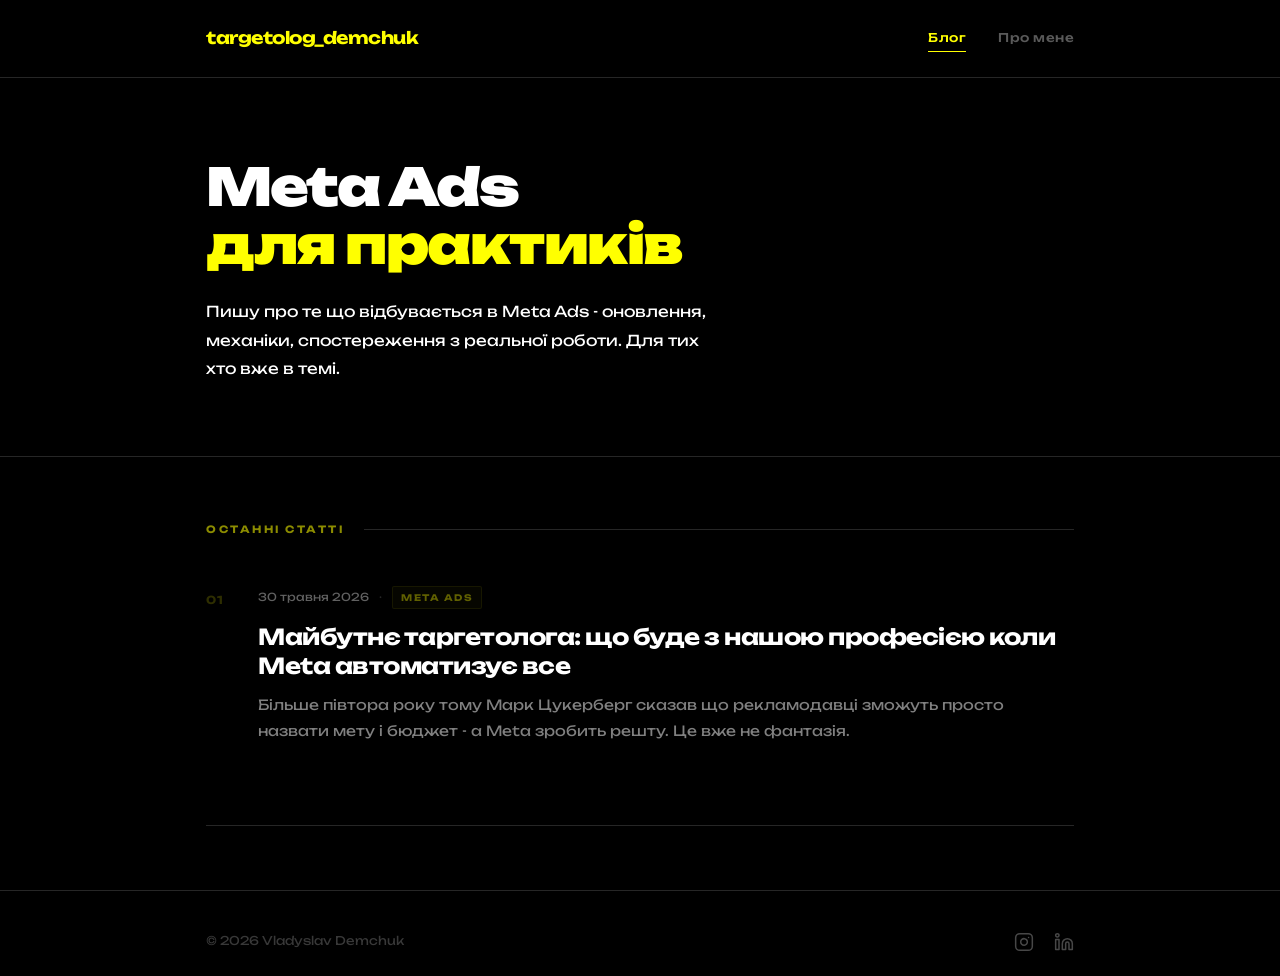
==== index.html @ fb66ea1a "Add progress bar, fade-in animations, back to top button Co-Authored-By: Claude Sonnet 4.6 <noreply@" ====
<!DOCTYPE html>
<html lang="uk">
<head>
  <meta charset="UTF-8">
  <meta name="viewport" content="width=device-width, initial-scale=1.0, viewport-fit=cover">
  <title>Влад Демчук - Meta Ads для практиків</title>
  <meta name="description" content="Пишу про оновлення і механіки Meta Ads. Інхаус таргетолог в ITSTEP Academy, керую бюджетами від $15k на місяць.">
  <meta name="keywords" content="Meta Ads, таргетолог, Facebook реклама, Instagram реклама, таргетована реклама Україна">
  <meta name="author" content="Владислав Демчук">
  <link rel="canonical" href="https://demchuk.online/">

  <!-- Open Graph -->
  <meta property="og:type" content="website">
  <meta property="og:url" content="https://demchuk.online/">
  <meta property="og:title" content="Влад Демчук - Meta Ads для практиків">
  <meta property="og:description" content="Пишу про оновлення і механіки Meta Ads. Інхаус таргетолог в ITSTEP Academy.">
  <meta property="og:image" content="https://demchuk.online/photo_2025-03-13_13-31-59.jpg">
  <meta property="og:locale" content="uk_UA">

  <!-- Twitter/X -->
  <meta name="twitter:card" content="summary_large_image">
  <meta name="twitter:title" content="Влад Демчук - Meta Ads для практиків">
  <meta name="twitter:description" content="Пишу про оновлення і механіки Meta Ads. Інхаус таргетолог в ITSTEP Academy.">
  <meta name="twitter:image" content="https://demchuk.online/photo_2025-03-13_13-31-59.jpg">

  <!-- Schema.org -->
  <script type="application/ld+json">
  {
    "@context": "https://schema.org",
    "@type": "Person",
    "name": "Владислав Демчук",
    "url": "https://demchuk.online/",
    "image": "https://demchuk.online/photo_2025-03-13_13-31-59.jpg",
    "jobTitle": "Meta Ads спеціаліст",
    "worksFor": {
      "@type": "Organization",
      "name": "ITSTEP Academy"
    },
    "sameAs": ["https://www.instagram.com/targetolog_demchuk/", "https://www.linkedin.com/in/vladyslav-demchuk/"]
  }
  </script>

  <link rel="stylesheet" href="css/style.css">
</head>
<body>
  <header>
    <div class="container">
      <a href="index.html" class="logo">targetolog_demchuk</a>
      <nav>
        <a href="index.html" class="active">Блог</a>
        <a href="about.html">Про мене</a>
      </nav>
    </div>
  </header>

  <main>
    <section class="hero">
      <div class="container">
        <h1>Meta Ads<br><span>для практиків</span></h1>
        <p>Пишу про те що відбувається в Meta Ads - оновлення, механіки, спостереження з реальної роботи. Для тих хто вже в темі.</p>
      </div>
    </section>

    <section class="posts">
      <div class="container">
        <div class="section-header fade-in">
          <h2>Останні статті</h2>
        </div>
        <a href="posts/maibutnie-tarhetologa.html" class="post-card fade-in">
          <div class="post-number">01</div>
          <div class="post-body">
            <div class="meta">
              <span>30 травня 2026</span>
              <span class="meta-sep">·</span>
              <span class="post-tag">Meta Ads</span>
            </div>
            <h3>Майбутнє таргетолога: що буде з нашою професією коли Meta автоматизує все</h3>
            <p>Більше півтора року тому Марк Цукерберг сказав що рекламодавці зможуть просто назвати мету і бюджет - а Meta зробить решту. Це вже не фантазія.</p>
            <span class="post-read">Читати <span class="arrow">→</span></span>
          </div>
        </a>
      </div>
    </section>
  </main>

  <footer>
    <div class="container">
      <div class="footer-inner">
        <span class="footer-copy">© 2026 Vladyslav Demchuk</span>
        <div class="footer-social">
          <a href="https://www.instagram.com/targetolog_demchuk/" target="_blank" aria-label="Instagram">
            <svg xmlns="http://www.w3.org/2000/svg" width="20" height="20" viewBox="0 0 24 24" fill="none" stroke="currentColor" stroke-width="1.8" stroke-linecap="round" stroke-linejoin="round"><rect x="2" y="2" width="20" height="20" rx="5" ry="5"/><path d="M16 11.37A4 4 0 1 1 12.63 8 4 4 0 0 1 16 11.37z"/><line x1="17.5" y1="6.5" x2="17.51" y2="6.5"/></svg>
          </a>
          <a href="https://www.linkedin.com/in/vladyslav-demchuk/" target="_blank" aria-label="LinkedIn">
            <svg xmlns="http://www.w3.org/2000/svg" width="20" height="20" viewBox="0 0 24 24" fill="none" stroke="currentColor" stroke-width="1.8" stroke-linecap="round" stroke-linejoin="round"><path d="M16 8a6 6 0 0 1 6 6v7h-4v-7a2 2 0 0 0-2-2 2 2 0 0 0-2 2v7h-4v-7a6 6 0 0 1 6-6z"/><rect x="2" y="9" width="4" height="12"/><circle cx="4" cy="4" r="2"/></svg>
          </a>
        </div>
      </div>
    </div>
  </footer>
  <button id="back-to-top" aria-label="Вгору">↑</button>
  <script src="js/main.js"></script>
</body>
</html>
---- css/style.css ----
@import url('https://fonts.googleapis.com/css2?family=Unbounded:wght@400;500;700;900&display=swap');

*, *::before, *::after { box-sizing: border-box; margin: 0; padding: 0; }

html { scroll-behavior: smooth; }

:root {
  --black: #000000;
  --gray: #262626;
  --yellow: #FFFF00;
  --white: #FFFFFF;
  --font: 'Unbounded', sans-serif;
}

body {
  background: var(--black);
  color: var(--white);
  font-family: var(--font);
  font-size: 16px;
  line-height: 1.7;
}

a { color: inherit; text-decoration: none; }

/* HEADER */
header {
  border-bottom: 1px solid var(--gray);
  padding: 24px 0;
  position: sticky;
  top: 0;
  background: var(--black);
  z-index: 10;
}

header .container {
  display: flex;
  align-items: center;
  justify-content: space-between;
}

.logo {
  font-size: 17px;
  font-weight: 700;
  color: var(--yellow);
  letter-spacing: -0.5px;
  transition: opacity 0.2s;
}
.logo:hover { opacity: 0.7; }

nav {
  display: flex;
  align-items: center;
  gap: 32px;
}

nav a {
  font-size: 12px;
  font-weight: 500;
  color: var(--white);
  opacity: 0.35;
  transition: opacity 0.2s, color 0.2s;
  position: relative;
  letter-spacing: 0.5px;
}

nav a::after {
  content: '';
  position: absolute;
  bottom: -3px;
  left: 0;
  width: 0;
  height: 1px;
  background: var(--yellow);
  transition: width 0.25s ease;
}

nav a:hover { opacity: 1; }
nav a:hover::after { width: 100%; }

nav a.active {
  opacity: 1;
  color: var(--yellow);
}
nav a.active::after { width: 100%; }

/* CONTAINER */
.container {
  max-width: 900px;
  margin: 0 auto;
  padding: 0 24px;
}

/* HERO */
.hero {
  padding: 80px 0 72px;
  border-bottom: 1px solid var(--gray);
}

.hero-badge {
  display: inline-flex;
  align-items: center;
  gap: 10px;
  font-size: 11px;
  font-weight: 500;
  letter-spacing: 1.5px;
  text-transform: uppercase;
  color: rgba(255,255,255,0.38);
  margin-bottom: 32px;
}

.badge-dot {
  width: 6px;
  height: 6px;
  border-radius: 50%;
  background: var(--yellow);
  flex-shrink: 0;
}

.hero h1 {
  font-size: clamp(30px, 5vw, 52px);
  font-weight: 900;
  line-height: 1.12;
  letter-spacing: -1.5px;
  margin-bottom: 24px;
}

.hero h1 span { color: var(--yellow); }

.hero p {
  font-size: 15px;
  opacity: 0.5;
  max-width: 520px;
  line-height: 1.9;
}

/* POSTS SECTION */
.posts {
  padding: 64px 0;
}

.section-header {
  display: flex;
  align-items: center;
  gap: 20px;
  margin-bottom: 8px;
}

.section-header h2 {
  font-size: 10px;
  font-weight: 700;
  letter-spacing: 2.5px;
  text-transform: uppercase;
  color: var(--yellow);
  opacity: 0.55;
  white-space: nowrap;
}

.section-header::after {
  content: '';
  flex: 1;
  height: 1px;
  background: var(--gray);
}

/* POST CARD */
.post-card {
  display: grid;
  grid-template-columns: 52px 1fr;
  border-bottom: 1px solid var(--gray);
  padding: 40px 0;
  cursor: pointer;
}

.post-number {
  font-size: 11px;
  font-weight: 700;
  color: var(--yellow);
  opacity: 0.18;
  padding-top: 5px;
  letter-spacing: 1px;
  transition: opacity 0.25s ease;
  user-select: none;
}

.post-card:hover .post-number { opacity: 1; }

.post-body {
  transition: transform 0.28s ease;
}

.post-card:hover .post-body { transform: translateX(6px); }

.post-card .meta {
  display: flex;
  align-items: center;
  gap: 10px;
  font-size: 11px;
  opacity: 0.38;
  margin-bottom: 14px;
  flex-wrap: wrap;
}

.post-tag {
  font-size: 9px;
  font-weight: 700;
  letter-spacing: 1.5px;
  text-transform: uppercase;
  color: var(--yellow);
  background: rgba(255,255,0,0.07);
  border: 1px solid rgba(255,255,0,0.18);
  padding: 3px 8px;
  border-radius: 2px;
  opacity: 1;
}

.meta-sep { opacity: 0.4; }

.post-card h3 {
  font-size: clamp(17px, 2.4vw, 22px);
  font-weight: 700;
  line-height: 1.3;
  letter-spacing: -0.5px;
  margin-bottom: 12px;
}

.post-card p {
  font-size: 14px;
  opacity: 0.5;
  line-height: 1.85;
}

.post-read {
  display: inline-flex;
  align-items: center;
  gap: 6px;
  margin-top: 20px;
  font-size: 11px;
  font-weight: 700;
  letter-spacing: 1.5px;
  text-transform: uppercase;
  color: var(--yellow);
  opacity: 0;
  transform: translateY(6px);
  transition: opacity 0.25s ease, transform 0.25s ease;
}

.post-card:hover .post-read {
  opacity: 1;
  transform: translateY(0);
}

.post-read .arrow {
  display: inline-block;
  transition: transform 0.25s ease;
}

.post-card:hover .post-read .arrow { transform: translateX(4px); }

/* ARTICLE */
.article {
  padding: 48px 0 120px;
  max-width: 680px;
  margin: 0 auto;
}

.article-back {
  margin-bottom: 48px;
}

.article-back a {
  font-size: 10px;
  font-weight: 700;
  letter-spacing: 2px;
  text-transform: uppercase;
  color: var(--white);
  opacity: 0.28;
  transition: opacity 0.2s, color 0.2s;
  display: inline-flex;
  align-items: center;
  gap: 8px;
}

.article-back a:hover {
  opacity: 1;
  color: var(--yellow);
}

.article .meta {
  display: flex;
  align-items: center;
  gap: 12px;
  font-size: 11px;
  opacity: 0.4;
  margin-bottom: 28px;
  flex-wrap: wrap;
}

.article h1 {
  font-size: clamp(24px, 4vw, 40px);
  font-weight: 900;
  line-height: 1.18;
  letter-spacing: -1px;
  margin-bottom: 20px;
}

.article-divider {
  width: 36px;
  height: 3px;
  background: var(--yellow);
  margin-bottom: 48px;
  border-radius: 2px;
}

.article h2 {
  font-size: 18px;
  font-weight: 700;
  margin: 56px 0 16px;
  letter-spacing: -0.5px;
  padding-left: 16px;
  position: relative;
}

.article h2::before {
  content: '';
  position: absolute;
  left: 0;
  top: 3px;
  bottom: 3px;
  width: 3px;
  background: var(--yellow);
  border-radius: 2px;
}

.article p {
  font-size: 16px;
  line-height: 1.9;
  opacity: 0.82;
  margin-bottom: 22px;
}

.article blockquote {
  border-left: 3px solid var(--yellow);
  padding: 4px 0 4px 24px;
  margin: 36px 0;
  font-size: 18px;
  font-style: italic;
  opacity: 0.78;
}

.article strong { color: var(--yellow); font-weight: 700; }

/* ABOUT */
.about {
  padding: 80px 0;
  display: grid;
  grid-template-columns: 1fr 1fr;
  gap: 80px;
  align-items: start;
}

.about h1 {
  font-size: clamp(28px, 4vw, 40px);
  font-weight: 900;
  letter-spacing: -1px;
  margin-bottom: 28px;
  line-height: 1.15;
}

.about h1 span { color: var(--yellow); }

.about p {
  font-size: 15px;
  opacity: 0.62;
  margin-bottom: 18px;
  line-height: 1.9;
}

.about-stats {
  display: flex;
  margin-top: 44px;
  padding-top: 32px;
  border-top: 1px solid var(--gray);
}

.stat {
  flex: 1;
}

.stat + .stat {
  border-left: 1px solid var(--gray);
  padding-left: 24px;
}

.stat-value {
  font-size: 26px;
  font-weight: 900;
  color: var(--yellow);
  letter-spacing: -1px;
  line-height: 1;
  margin-bottom: 6px;
}

.stat-label {
  font-size: 9px;
  font-weight: 500;
  opacity: 0.32;
  text-transform: uppercase;
  letter-spacing: 1.5px;
  line-height: 1.5;
}

.about-photo {
  aspect-ratio: 1;
  background: var(--gray);
  border-radius: 4px;
  overflow: hidden;
  position: relative;
}

.about-photo::after {
  content: '';
  position: absolute;
  inset: 0;
  border: 1px solid rgba(255,255,0,0.1);
  border-radius: 4px;
  pointer-events: none;
}

.about-photo img { width: 100%; height: 100%; object-fit: cover; }

/* FOOTER */
footer {
  border-top: 1px solid var(--gray);
  padding: 40px 0;
}

.footer-inner {
  display: flex;
  align-items: center;
  justify-content: space-between;
}

.footer-copy {
  font-size: 12px;
  opacity: 0.22;
  font-family: var(--font);
}

.footer-social {
  display: flex;
  align-items: center;
  gap: 20px;
}

.footer-social a {
  color: var(--white);
  opacity: 0.28;
  transition: opacity 0.2s, color 0.2s;
  display: inline-flex;
  align-items: center;
}

.footer-social a:hover {
  opacity: 1;
  color: var(--yellow);
}

/* RESPONSIVE */
@media (max-width: 640px) {
  header { padding: 16px 0; position: static; }
  .logo { font-size: 13px; }
  nav { gap: 16px; }
  nav a { font-size: 11px; }
  .container { padding: 0 16px; }

  .hero { padding: 48px 0 44px; }
  .hero-badge { font-size: 10px; margin-bottom: 24px; }
  .hero p { font-size: 14px; }

  .posts { padding: 40px 0; }
  .post-card { grid-template-columns: 36px 1fr; padding: 28px 0; }
  .post-card h3 { font-size: 16px; }
  .post-number { font-size: 10px; }

  .article { padding: 32px 0 80px; }
  .article h1 { font-size: 22px; letter-spacing: -0.5px; }
  .article h2 { font-size: 16px; margin: 36px 0 12px; }
  .article p { font-size: 15px; }
  .article blockquote { font-size: 15px; padding-left: 16px; }

  .about { grid-template-columns: 1fr; gap: 32px; padding: 48px 0; }
  .about-photo { max-width: 200px; order: -1; }
  .about h1 { font-size: 28px; }

  .footer-inner { flex-direction: column; gap: 20px; }
}

/* HERO ENTRANCE ANIMATION */
@keyframes hero-enter {
  from { opacity: 0; transform: translateY(14px); }
  to   { opacity: 1; transform: translateY(0); }
}
.hero h1 { animation: hero-enter 0.6s ease both; }
.hero p   { animation: hero-enter 0.6s 0.15s ease both; }

/* FADE IN ON SCROLL */
.fade-in {
  opacity: 0;
  transform: translateY(18px);
  transition: opacity 0.55s ease, transform 0.55s ease;
}
.fade-in.visible {
  opacity: 1;
  transform: translateY(0);
}

/* READING PROGRESS BAR */
#progress-bar {
  position: fixed;
  top: 0;
  left: 0;
  height: 2px;
  width: 0%;
  background: var(--yellow);
  z-index: 999;
  pointer-events: none;
}

/* BACK TO TOP */
#back-to-top {
  position: fixed;
  bottom: 32px;
  right: 32px;
  width: 40px;
  height: 40px;
  background: var(--yellow);
  color: var(--black);
  border: none;
  cursor: pointer;
  display: flex;
  align-items: center;
  justify-content: center;
  font-family: var(--font);
  font-size: 18px;
  font-weight: 900;
  border-radius: 2px;
  opacity: 0;
  transform: translateY(10px);
  transition: opacity 0.25s, transform 0.25s, background 0.2s;
  pointer-events: none;
  z-index: 50;
}
#back-to-top.visible {
  opacity: 1;
  transform: translateY(0);
  pointer-events: auto;
}
#back-to-top:hover { background: var(--white); }

@media (max-width: 640px) {
  #back-to-top { bottom: 20px; right: 16px; }
}

/* Safari fixes */
@supports (-webkit-touch-callout: none) {
  .about-photo img { -webkit-transform: translateZ(0); }
  body { -webkit-text-size-adjust: 100%; }
}

@supports (padding: max(0px)) {
  .container {
    padding-left: max(16px, env(safe-area-inset-left));
    padding-right: max(16px, env(safe-area-inset-right));
  }
  footer {
    padding-bottom: max(24px, env(safe-area-inset-bottom));
  }
}
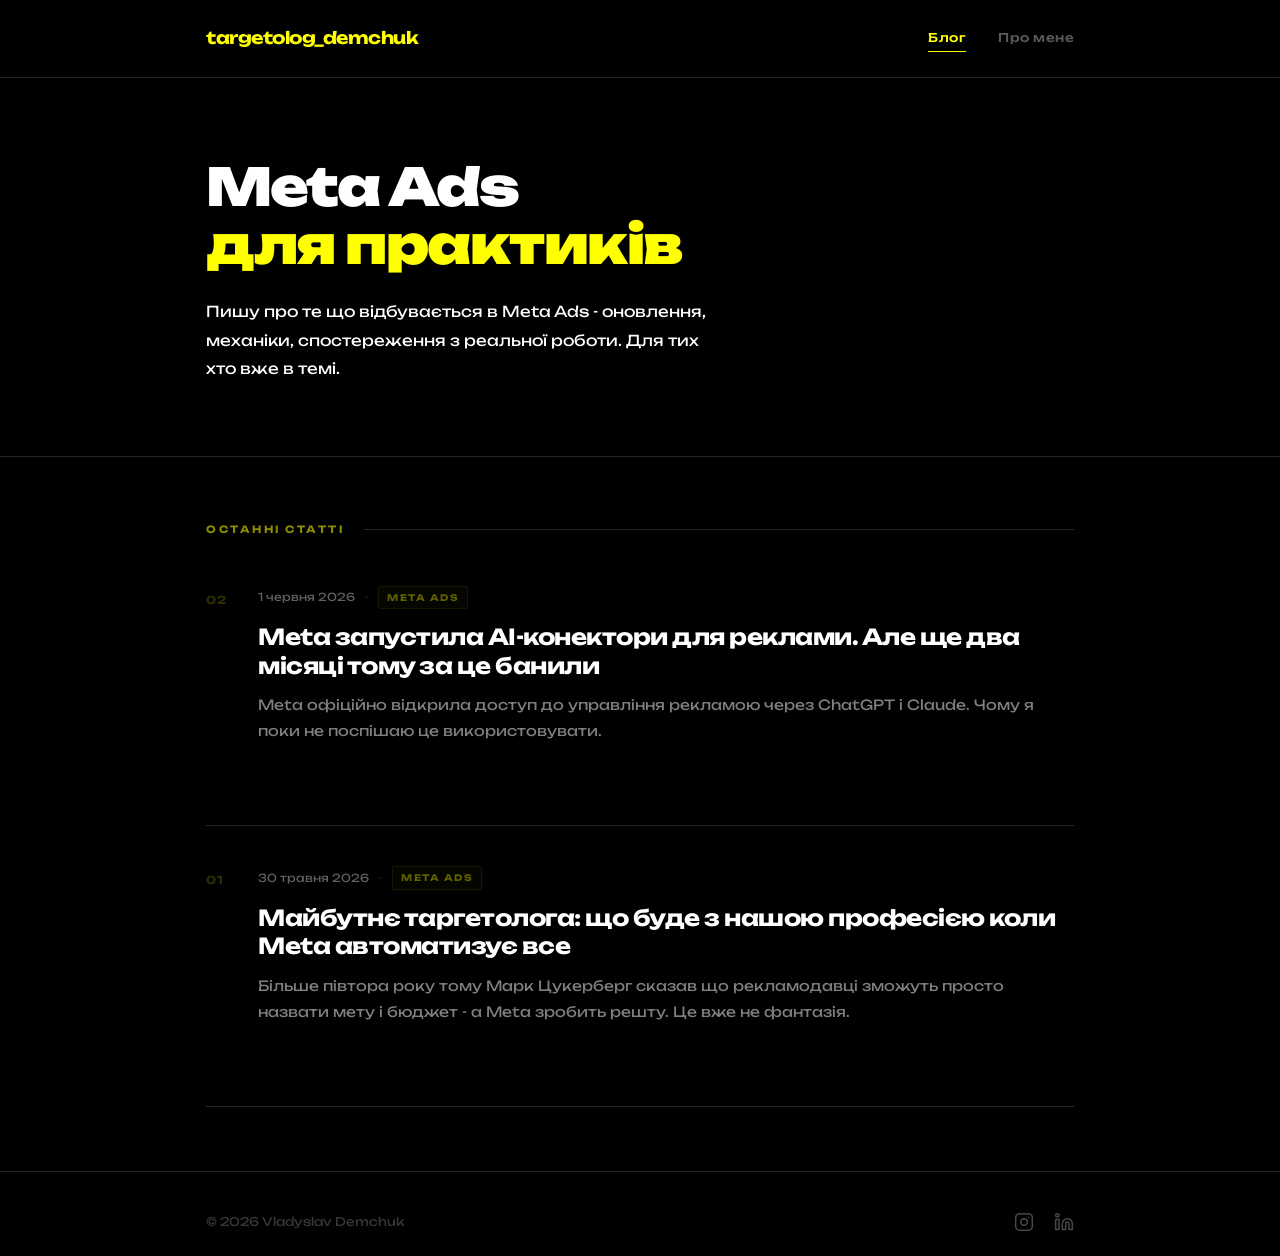
==== commit 6663da4d: "Add article: Meta AI Connectors Co-Authored-By: Claude Sonnet 4.6 <noreply@anthropic.com>" ====
--- a/index.html
+++ b/index.html
@@ -66,6 +66,19 @@
         <div class="section-header fade-in">
           <h2>Останні статті</h2>
         </div>
+        <a href="posts/meta-ai-connectors.html" class="post-card fade-in">
+          <div class="post-number">02</div>
+          <div class="post-body">
+            <div class="meta">
+              <span>1 червня 2026</span>
+              <span class="meta-sep">·</span>
+              <span class="post-tag">Meta Ads</span>
+            </div>
+            <h3>Meta запустила AI-конектори для реклами. Але ще два місяці тому за це банили</h3>
+            <p>Meta офіційно відкрила доступ до управління рекламою через ChatGPT і Claude. Чому я поки не поспішаю це використовувати.</p>
+            <span class="post-read">Читати <span class="arrow">→</span></span>
+          </div>
+        </a>
         <a href="posts/maibutnie-tarhetologa.html" class="post-card fade-in">
           <div class="post-number">01</div>
           <div class="post-body">
--- a/css/style.css
+++ b/css/style.css
@@ -26,10 +26,12 @@
 header {
   border-bottom: 1px solid var(--gray);
   padding: 24px 0;
+  position: -webkit-sticky;
   position: sticky;
   top: 0;
   background: var(--black);
   z-index: 10;
+  overflow: hidden;
 }
 
 header .container {
@@ -495,35 +497,52 @@
   .footer-inner { flex-direction: column; gap: 20px; }
 }
 
-/* HERO ENTRANCE ANIMATION */
-@keyframes hero-enter {
-  from { opacity: 0; transform: translateY(14px); }
-  to   { opacity: 1; transform: translateY(0); }
-}
-.hero h1 { animation: hero-enter 0.6s ease both; }
-.hero p   { animation: hero-enter 0.6s 0.15s ease both; }
+/* HERO ENTRANCE ANIMATION (JS-triggered via body.hero-loaded) */
+.hero h1,
+.hero p {
+  opacity: 0;
+  -webkit-transform: translateY(14px);
+  transform: translateY(14px);
+  -webkit-transition: opacity 0.6s ease, -webkit-transform 0.6s ease;
+  transition: opacity 0.6s ease, transform 0.6s ease;
+}
+body.hero-loaded .hero h1 {
+  opacity: 1;
+  -webkit-transform: translateY(0);
+  transform: translateY(0);
+}
+body.hero-loaded .hero p {
+  opacity: 1;
+  -webkit-transform: translateY(0);
+  transform: translateY(0);
+  -webkit-transition-delay: 0.15s;
+  transition-delay: 0.15s;
+}
 
 /* FADE IN ON SCROLL */
 .fade-in {
   opacity: 0;
+  -webkit-transform: translateY(18px);
   transform: translateY(18px);
+  -webkit-transition: opacity 0.55s ease, -webkit-transform 0.55s ease;
   transition: opacity 0.55s ease, transform 0.55s ease;
 }
 .fade-in.visible {
   opacity: 1;
+  -webkit-transform: translateY(0);
   transform: translateY(0);
 }
 
 /* READING PROGRESS BAR */
 #progress-bar {
-  position: fixed;
-  top: 0;
+  position: absolute;
+  bottom: -1px;
   left: 0;
   height: 2px;
   width: 0%;
   background: var(--yellow);
-  z-index: 999;
   pointer-events: none;
+  z-index: 1;
 }
 
 /* BACK TO TOP */
@@ -537,22 +556,19 @@
   color: var(--black);
   border: none;
   cursor: pointer;
-  display: flex;
-  align-items: center;
-  justify-content: center;
   font-family: var(--font);
   font-size: 18px;
   font-weight: 900;
+  line-height: 40px;
+  text-align: center;
   border-radius: 2px;
   opacity: 0;
-  transform: translateY(10px);
-  transition: opacity 0.25s, transform 0.25s, background 0.2s;
+  transition: opacity 0.25s, background 0.2s;
   pointer-events: none;
   z-index: 50;
 }
 #back-to-top.visible {
   opacity: 1;
-  transform: translateY(0);
   pointer-events: auto;
 }
 #back-to-top:hover { background: var(--white); }
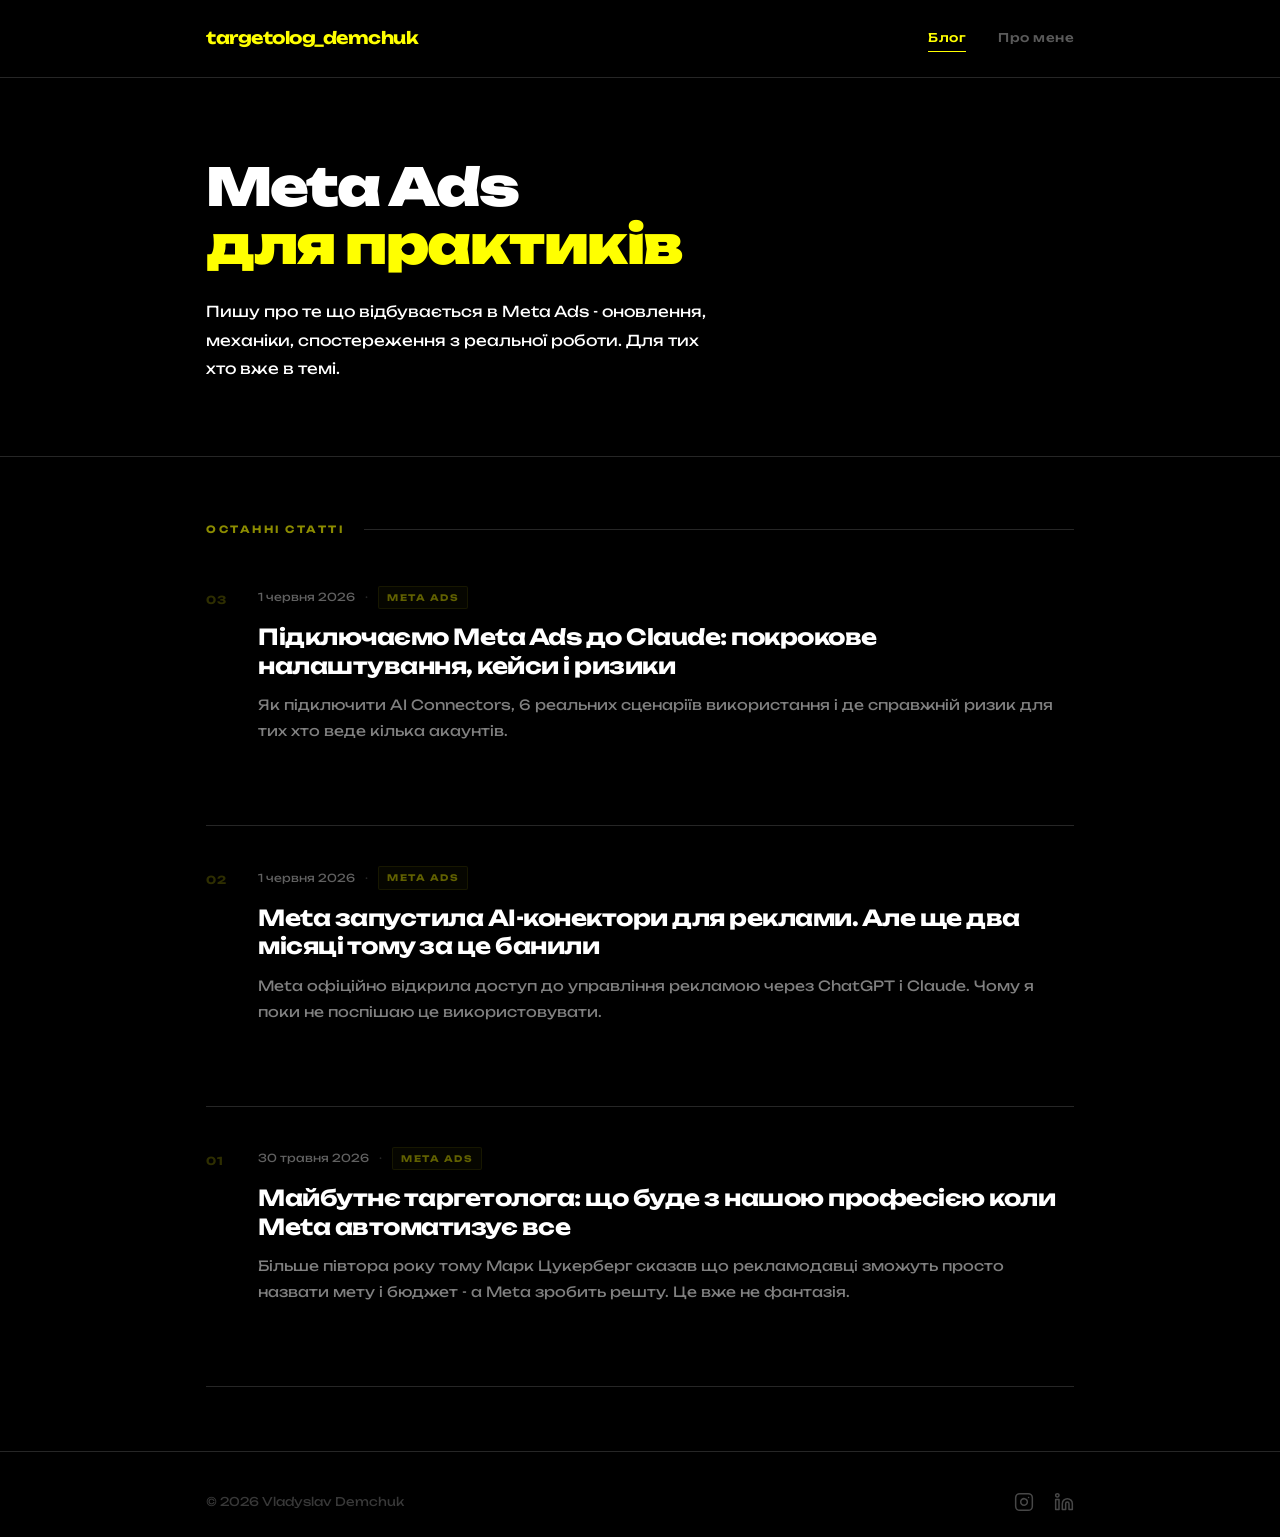
==== commit 44306189: "Add article: Meta AI Connectors Claude setup guide with screenshots Co-Authored-By: Claude Sonnet 4." ====
--- a/index.html
+++ b/index.html
@@ -66,6 +66,19 @@
         <div class="section-header fade-in">
           <h2>Останні статті</h2>
         </div>
+        <a href="posts/meta-ai-connectors-claude.html" class="post-card fade-in">
+          <div class="post-number">03</div>
+          <div class="post-body">
+            <div class="meta">
+              <span>1 червня 2026</span>
+              <span class="meta-sep">·</span>
+              <span class="post-tag">Meta Ads</span>
+            </div>
+            <h3>Підключаємо Meta Ads до Claude: покрокове налаштування, кейси і ризики</h3>
+            <p>Як підключити AI Connectors, 6 реальних сценаріїв використання і де справжній ризик для тих хто веде кілька акаунтів.</p>
+            <span class="post-read">Читати <span class="arrow">→</span></span>
+          </div>
+        </a>
         <a href="posts/meta-ai-connectors.html" class="post-card fade-in">
           <div class="post-number">02</div>
           <div class="post-body">
--- a/css/style.css
+++ b/css/style.css
@@ -333,6 +333,13 @@
   border-radius: 2px;
 }
 
+.article h3 {
+  font-size: 16px;
+  font-weight: 700;
+  margin: 36px 0 12px;
+  color: var(--yellow);
+}
+
 .article p {
   font-size: 16px;
   line-height: 1.9;
@@ -350,6 +357,35 @@
 }
 
 .article strong { color: var(--yellow); font-weight: 700; }
+
+.article a { color: var(--yellow); text-decoration: underline; text-underline-offset: 3px; }
+.article a:hover { opacity: 0.75; }
+
+.article img {
+  width: 100%;
+  border-radius: 8px;
+  margin: 8px 0 22px;
+  opacity: 0.9;
+}
+
+.article .img-caption {
+  font-size: 13px;
+  opacity: 0.45;
+  margin-top: -14px;
+  margin-bottom: 28px;
+}
+
+.article ul {
+  padding-left: 20px;
+  margin-bottom: 22px;
+}
+
+.article ul li {
+  font-size: 16px;
+  line-height: 1.9;
+  opacity: 0.82;
+  margin-bottom: 6px;
+}
 
 /* ABOUT */
 .about {
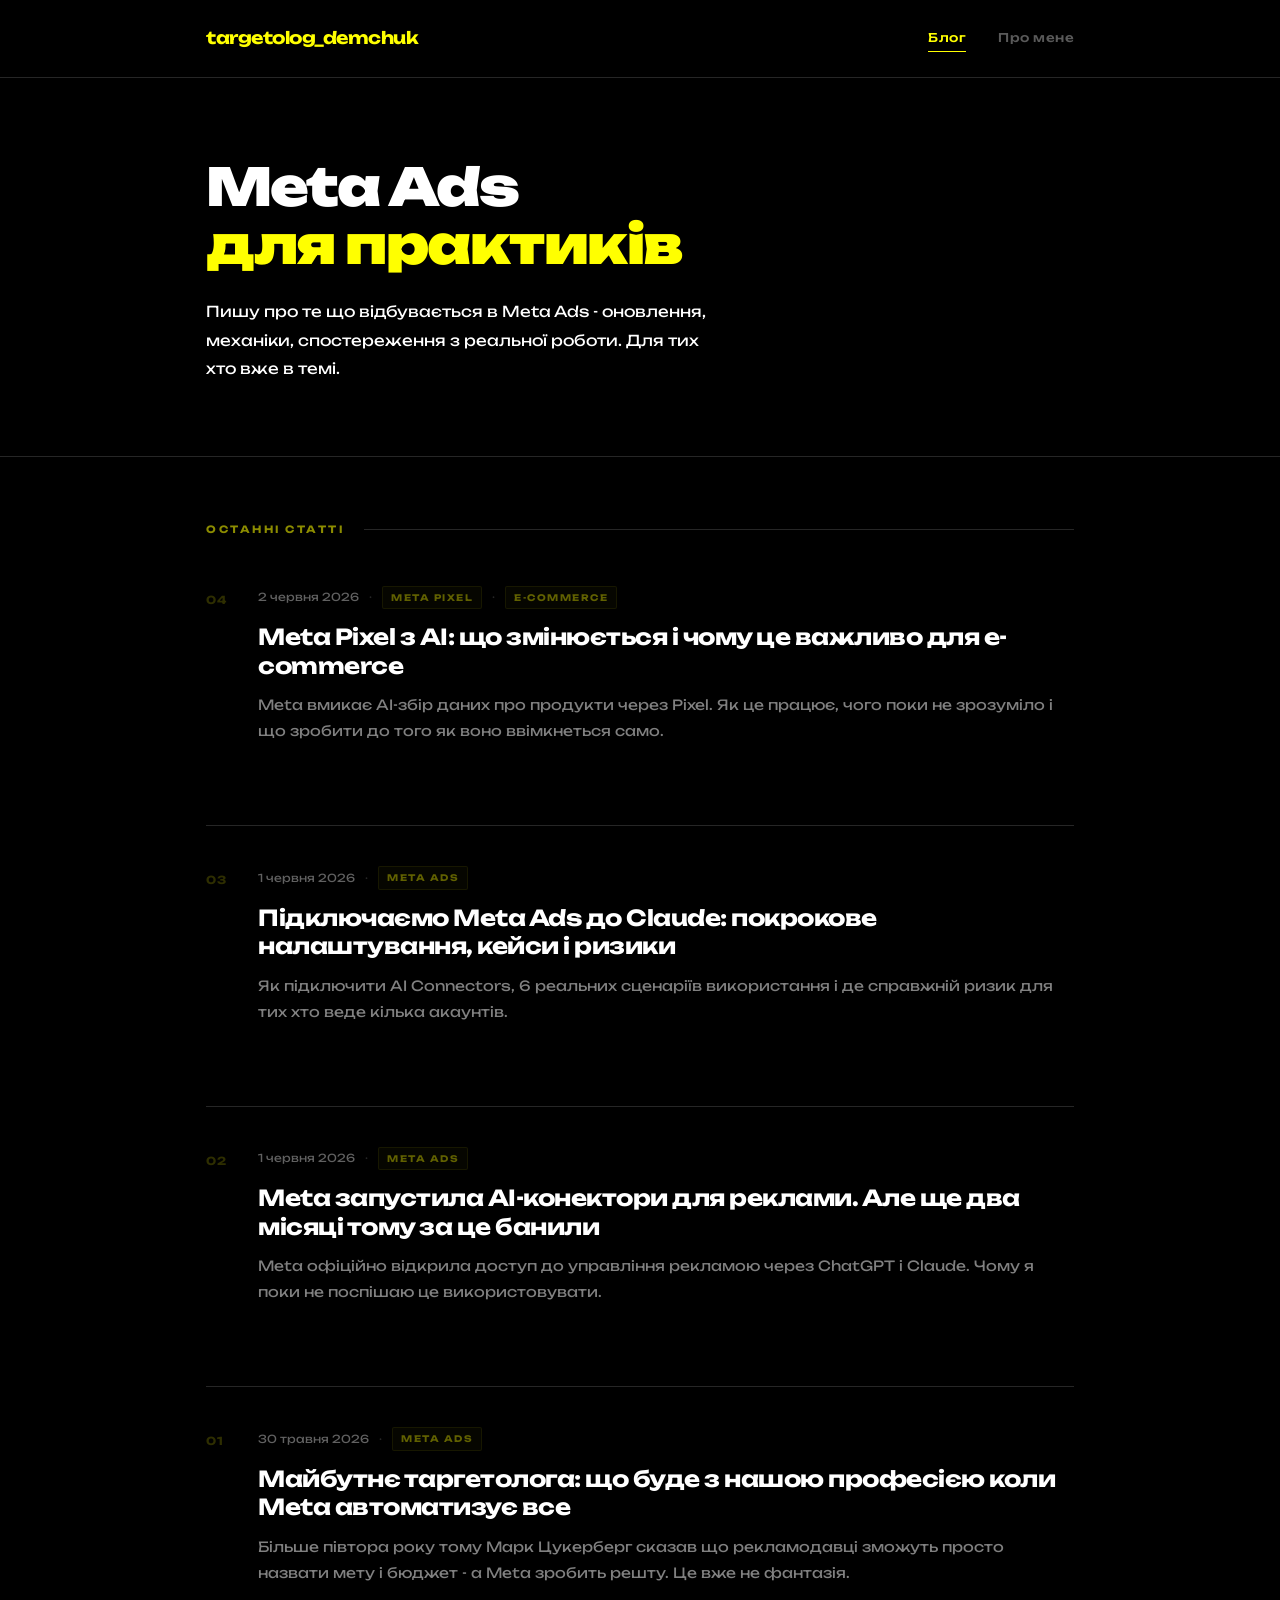
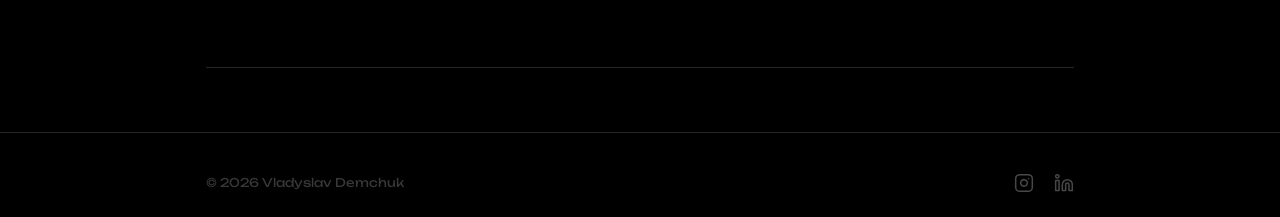
==== commit b0bd84b4: "Add article: Meta Pixel with AI for e-commerce" ====
--- a/index.html
+++ b/index.html
@@ -66,6 +66,21 @@
         <div class="section-header fade-in">
           <h2>Останні статті</h2>
         </div>
+        <a href="posts/meta-pixel-ai-data.html" class="post-card fade-in">
+          <div class="post-number">04</div>
+          <div class="post-body">
+            <div class="meta">
+              <span>2 червня 2026</span>
+              <span class="meta-sep">·</span>
+              <span class="post-tag">Meta Pixel</span>
+              <span class="meta-sep">·</span>
+              <span class="post-tag">e-commerce</span>
+            </div>
+            <h3>Meta Pixel з AI: що змінюється і чому це важливо для e-commerce</h3>
+            <p>Meta вмикає AI-збір даних про продукти через Pixel. Як це працює, чого поки не зрозуміло і що зробити до того як воно ввімкнеться само.</p>
+            <span class="post-read">Читати <span class="arrow">→</span></span>
+          </div>
+        </a>
         <a href="posts/meta-ai-connectors-claude.html" class="post-card fade-in">
           <div class="post-number">03</div>
           <div class="post-body">
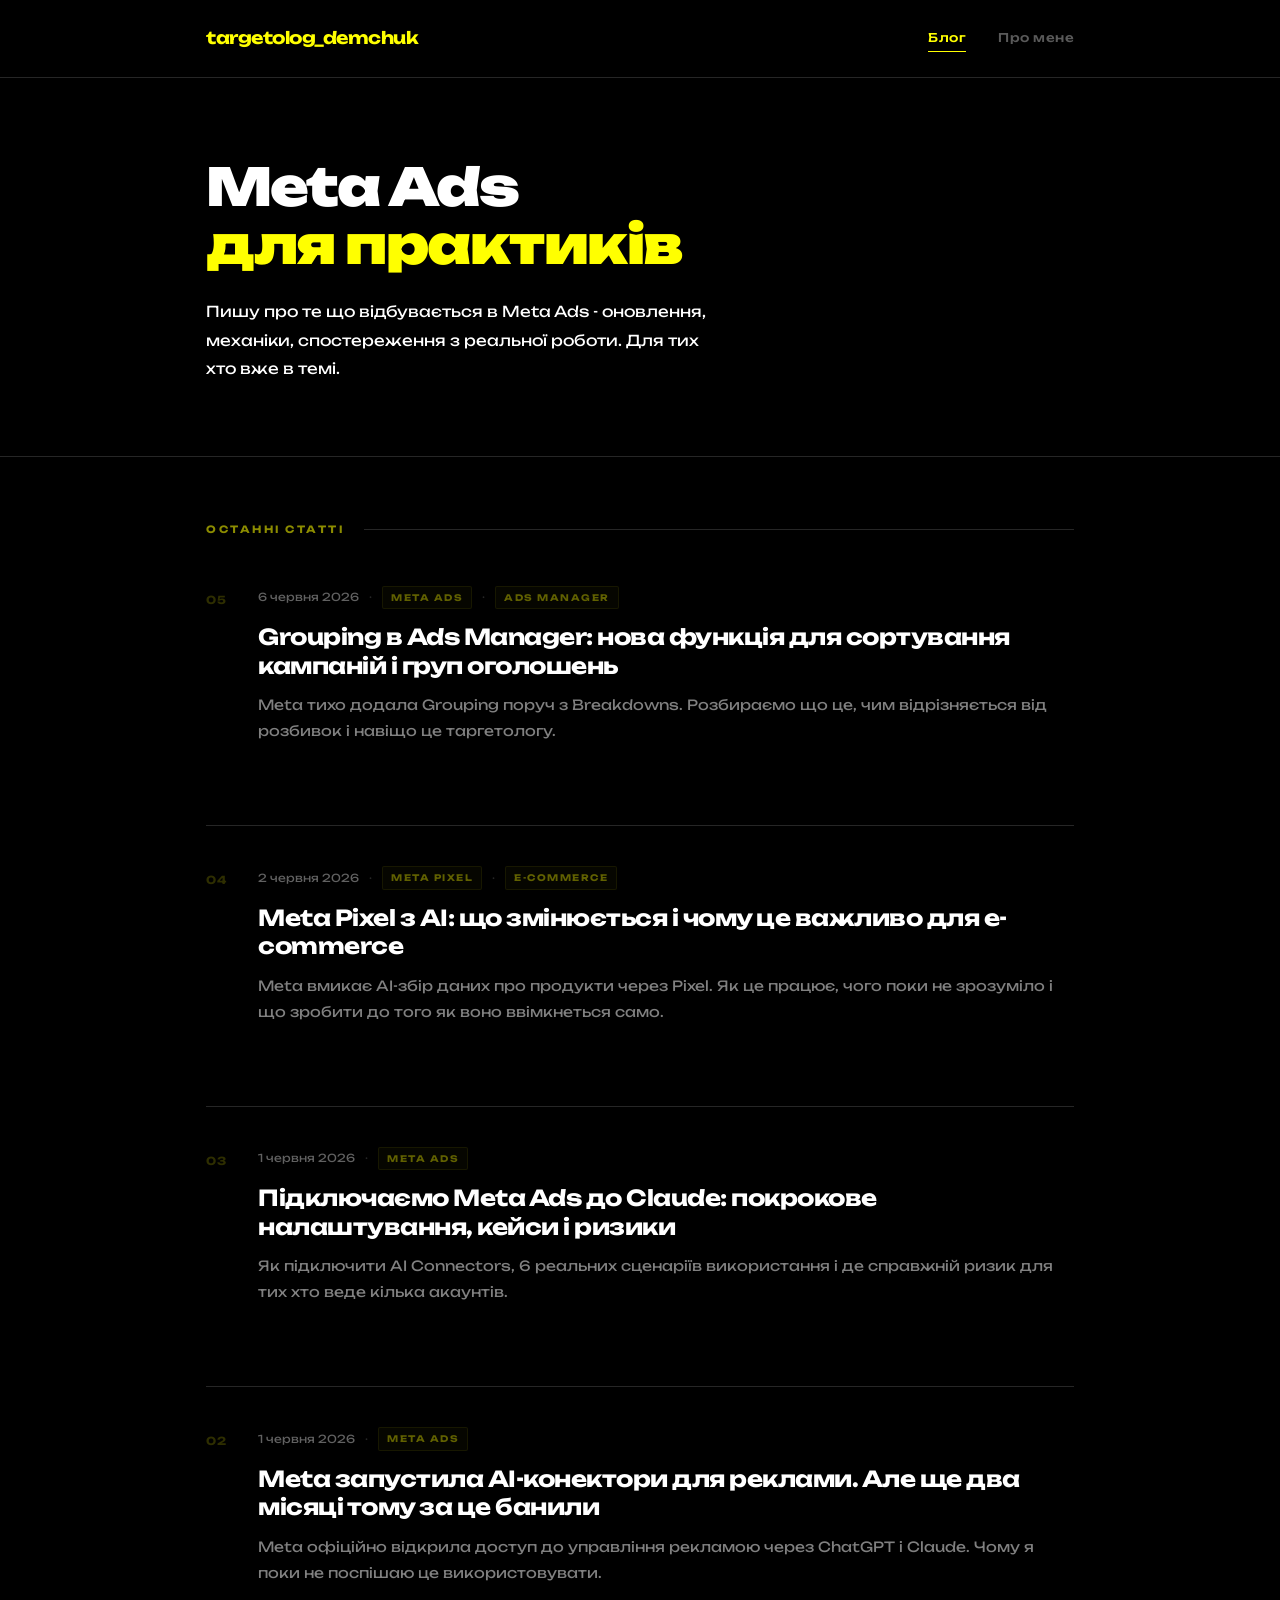
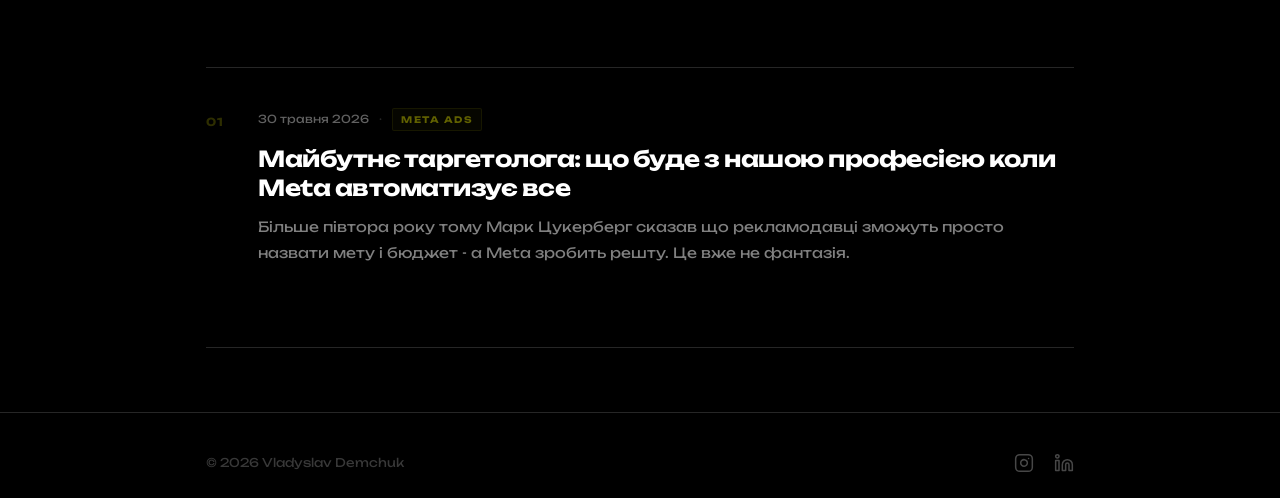
==== commit ccf08a9e: "Add article: Meta Ads Grouping feature in Ads Manager" ====
--- a/index.html
+++ b/index.html
@@ -66,6 +66,21 @@
         <div class="section-header fade-in">
           <h2>Останні статті</h2>
         </div>
+        <a href="posts/meta-ads-grouping.html" class="post-card fade-in">
+          <div class="post-number">05</div>
+          <div class="post-body">
+            <div class="meta">
+              <span>6 червня 2026</span>
+              <span class="meta-sep">·</span>
+              <span class="post-tag">Meta Ads</span>
+              <span class="meta-sep">·</span>
+              <span class="post-tag">Ads Manager</span>
+            </div>
+            <h3>Grouping в Ads Manager: нова функція для сортування кампаній і груп оголошень</h3>
+            <p>Meta тихо додала Grouping поруч з Breakdowns. Розбираємо що це, чим відрізняється від розбивок і навіщо це таргетологу.</p>
+            <span class="post-read">Читати <span class="arrow">→</span></span>
+          </div>
+        </a>
         <a href="posts/meta-pixel-ai-data.html" class="post-card fade-in">
           <div class="post-number">04</div>
           <div class="post-body">
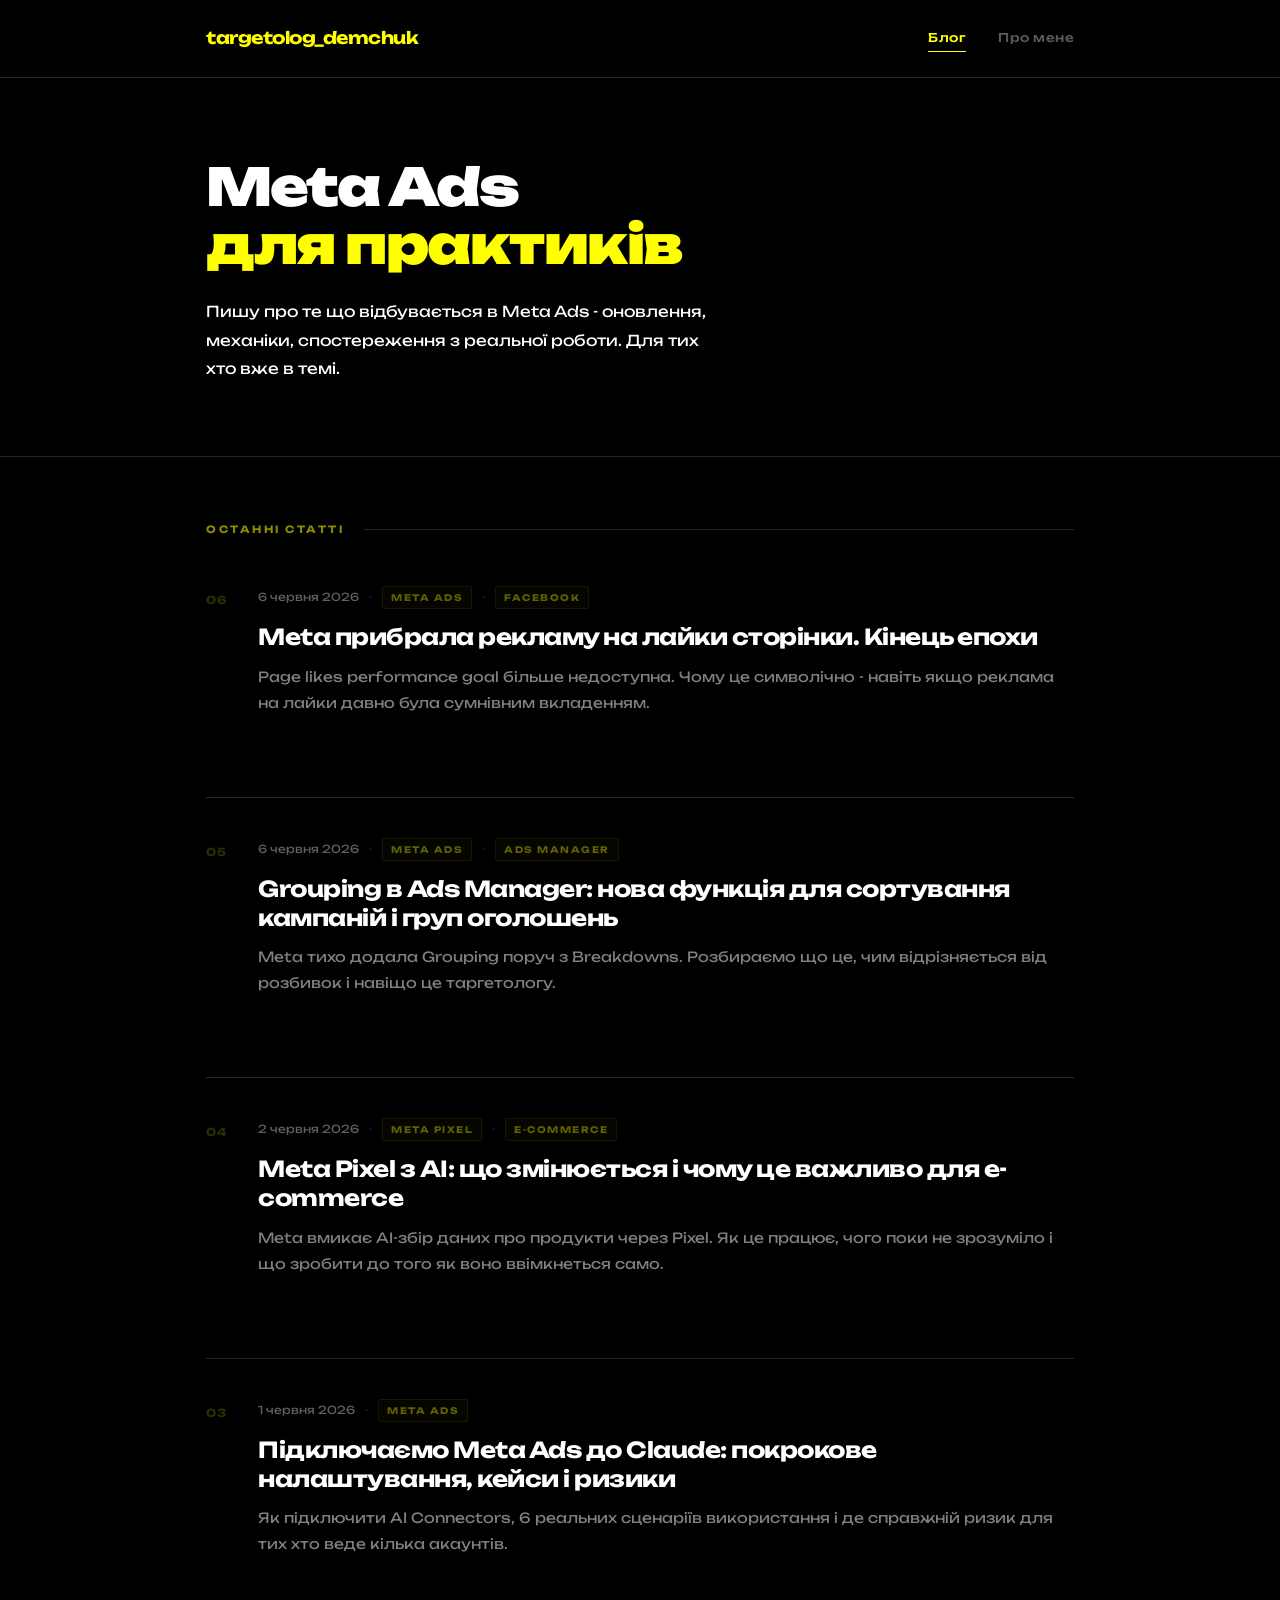
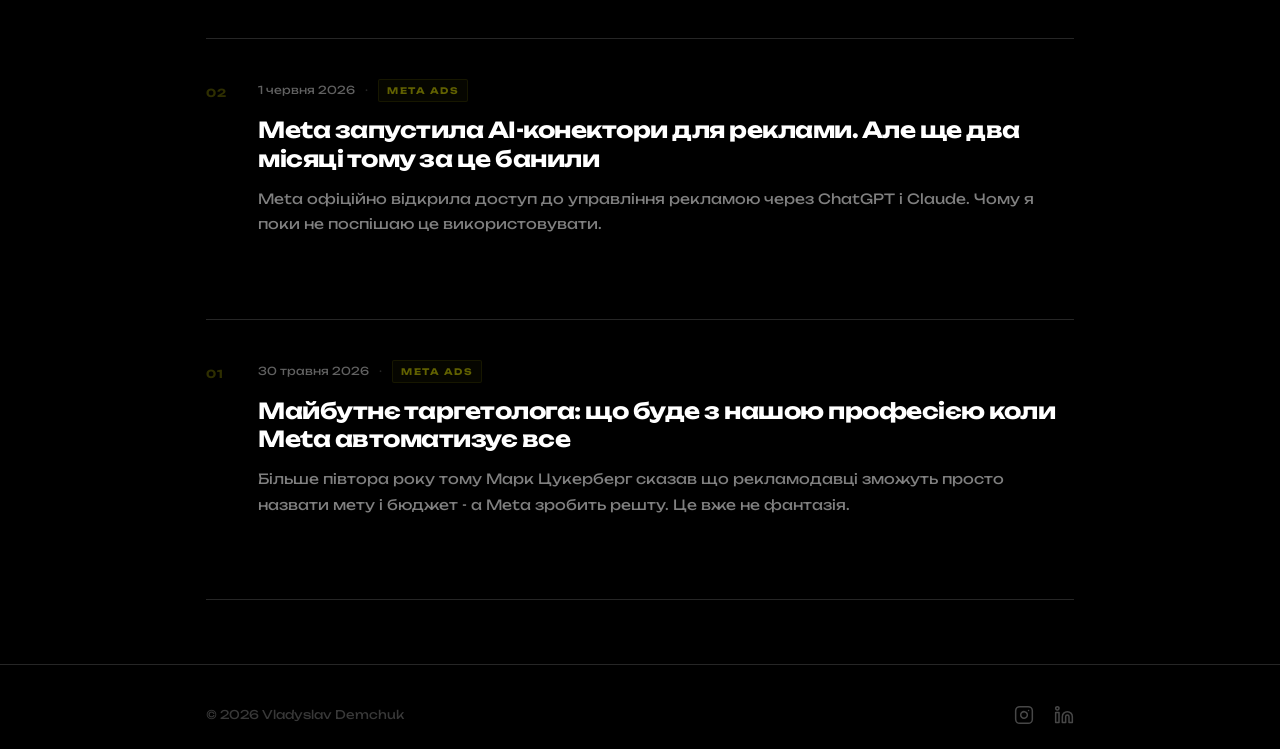
==== commit f6ad0294: "Add article: Meta removed page likes ads" ====
--- a/index.html
+++ b/index.html
@@ -66,6 +66,21 @@
         <div class="section-header fade-in">
           <h2>Останні статті</h2>
         </div>
+        <a href="posts/page-likes-ads-gone.html" class="post-card fade-in">
+          <div class="post-number">06</div>
+          <div class="post-body">
+            <div class="meta">
+              <span>6 червня 2026</span>
+              <span class="meta-sep">·</span>
+              <span class="post-tag">Meta Ads</span>
+              <span class="meta-sep">·</span>
+              <span class="post-tag">Facebook</span>
+            </div>
+            <h3>Meta прибрала рекламу на лайки сторінки. Кінець епохи</h3>
+            <p>Page likes performance goal більше недоступна. Чому це символічно - навіть якщо реклама на лайки давно була сумнівним вкладенням.</p>
+            <span class="post-read">Читати <span class="arrow">→</span></span>
+          </div>
+        </a>
         <a href="posts/meta-ads-grouping.html" class="post-card fade-in">
           <div class="post-number">05</div>
           <div class="post-body">
